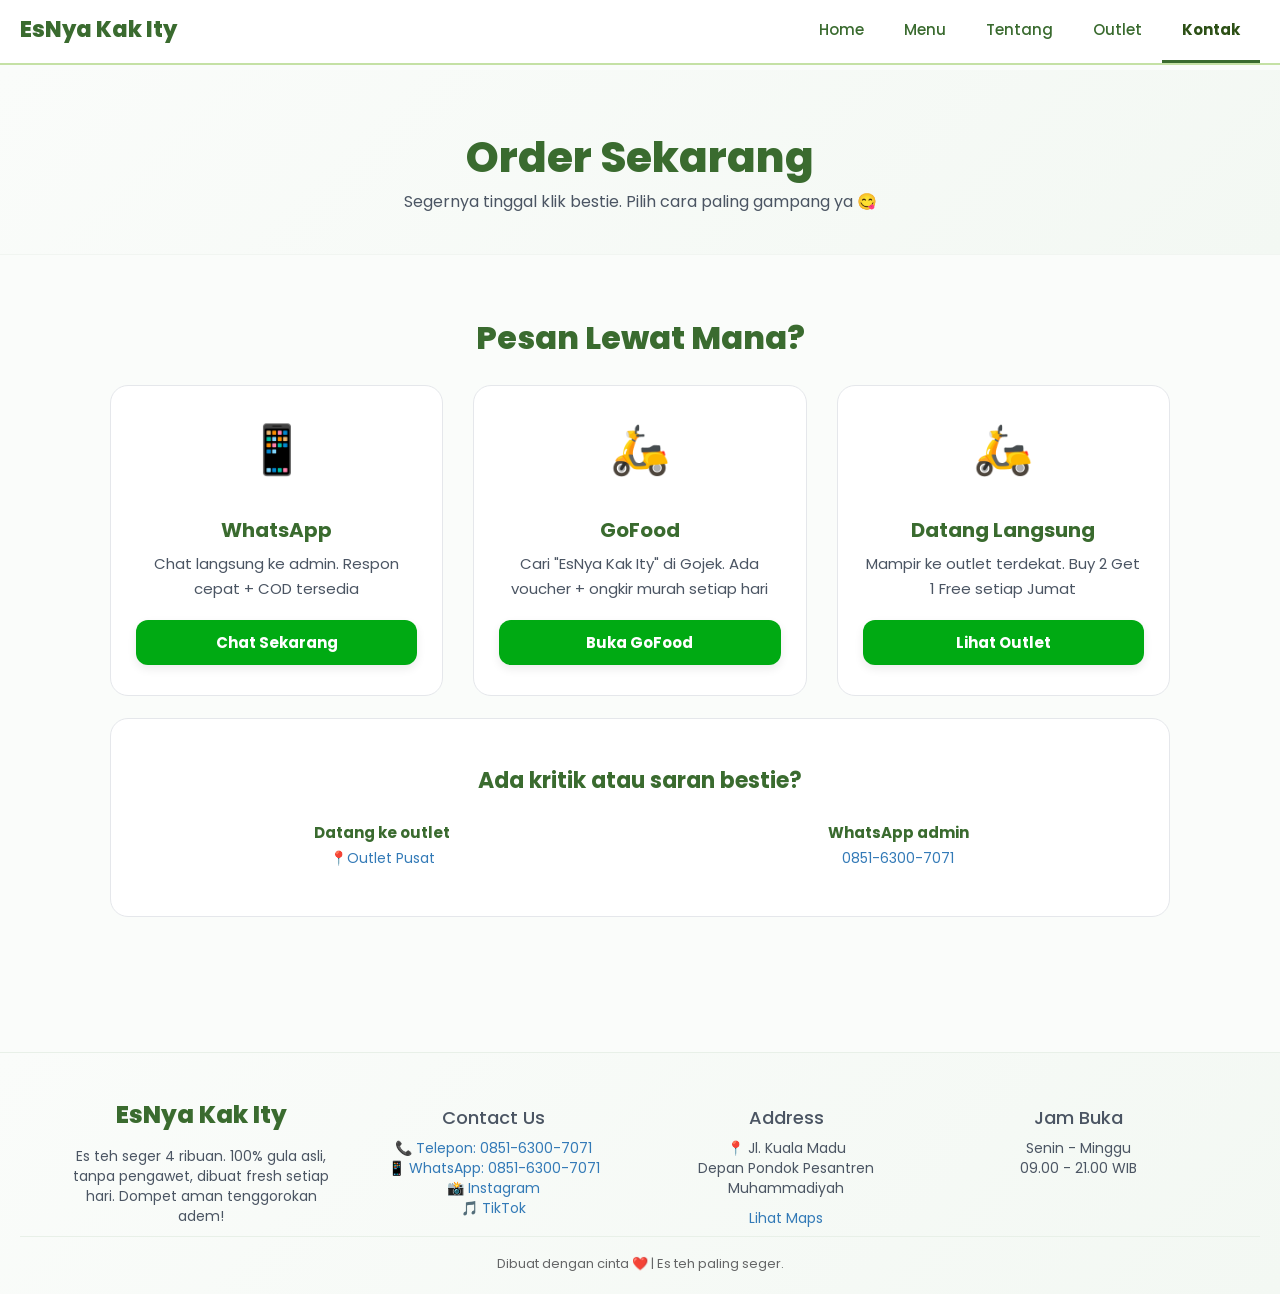
==== kontak.html @ 4915d4b2 "update bootstrap" ====
<!DOCTYPE html>
<html lang="id">
<head>
<meta charset="utf-8">
<meta name="viewport" content="width=device-width, initial-scale=1">
<title>Kontak & Order - EsNya Kak Ity</title>
<link href="bootstrap/css/bootstrap.min.css" rel="stylesheet">

<link href="https://fonts.googleapis.com/css2?family=Poppins:wght@400;500;600;700;800&display=swap" rel="stylesheet">


<style>
body{
  padding-top: 112px; 
  background: #FAFCFA;
  font-family: 'Poppins', sans-serif;
}
.navbar-invers{
  background: #fff;
  border-bottom: 2px solid #C5E1A5; 
  position: fixed;
  top: 0; left: 0; right: 0;
  z-index: 1030;
  padding: 0 20px;
 
  
  justify-content: space-between;
}
.navbar-invers .navbar-brand{
  color: #3A6B2F;
  font-size: 22px;
  font-weight: 800;
  padding: 0; 
  line-height: 60px;
}
.navbar-invers .navbar-nav > li > a{
  color: #3A6B2F;
  font-weight: 500;
  font-size: 15px;
  padding: 0 20px; 
  line-height: 60px; 
}
.navbar-invers .navbar-nav > li.active > a,
.navbar-invers .navbar-nav > li > a:hover {
  color: #2D5016;
  font-weight: 700;
  background: transparent;
  border-bottom: 3px solid #3A6B2F;
}
.navbar-invers .navbar-toggle{
  border-color: #C5E1A5;
  margin: 13px 0; 
}
.navbar-invers .navbar-toggle .icon-bar{
  background: #3A6B2F;
}

.banner-kontak{
  background: linear-gradient(135deg, #FAFCFA 0%, #F3F8F3 100%);
  padding: 45px 20px 30px;
  text-align: center;
  width: 100%;
  border-bottom: 1px solid #F1F5F1;
  margin-top: -42px; 
}
.banner-kontak h1{
  font-size: 42px; 
  font-weight: 800;
  color: #3A6B2F;
  margin-bottom: 10px;
}
.banner-kontak p{
  font-size: 16px;
  color: #4B5563;
}
.bagian-order{
  padding: 45px 20px 60px; 
  max-width: 1100px;
  margin: 0 auto;
}
.judul-seksi{
  font-size: 32px; 
  font-weight: 800;
  color: #3A6B2F;
  text-align: center;
  margin-bottom: 30px; 
}
.kartu-order{
  background: white;
  border-radius: 18px; 
  padding: 30px 25px; 
  text-align: center;
  border: 1px solid #E5E7EB;
  margin-bottom: 22px; 
  transition: 0.3s;
  min-height: 250px; 
  display: flex;
  flex-direction: column;
}
.kartu-order:hover{
  border-color: #C5E1A5;
  box-shadow: 0 10px 25px rgba(58,107,47,0.08);
  transform: translateY(-4px);
}
.icon-order{font-size: 48px; margin-bottom: 14px} 
.kartu-order h3{
  font-size: 20px; 
  font-weight: 700;
  color: #3A6B2F;
  margin-bottom: 10px;
}
.kartu-order p{
  font-size: 15px;
  color: #4B5563;
  margin-bottom: 18px; 
  line-height: 1.7;
  flex-grow: 1;
}
.tombol-order{
  display: inline-block;
  color: white;
  padding: 12px 32px;
  border-radius: 12px;
  font-weight: 700;
  font-size: 15px;
  text-decoration: none;
  transition: 0.3s;
  box-shadow: 0 4px 10px rgba(0,0,0,0.08);
  background: #00AA13;
  margin-top: auto;
}
.tombol-order:hover{
  transform: translateY(-2px);
  color: white;
  text-decoration: none;
  box-shadow: 0 6px 15px rgba(0,0,0,0.12);
}
.kotak-info{
  background: white;
  border-radius: 18px; 
  padding: 30px 28px; 
  margin-bottom: 35px; 
  border: 1px solid #E5E7EB;
}
.kotak-info h3{
  font-size: 22px; 
  font-weight: 700;
  color: #3A6B2F;
  margin-bottom: 22px; 
  text-align: center;
}
.item-info{text-align: center; margin-bottom: 18px} 
.item-info h4{
  font-size: 15px;
  font-weight: 700;
  color: #3A6B2F;
  margin-bottom: 6px;
}
.item-info p{
  font-size: 14px; 
  color: #4B5563;
  margin: 0
}
.bawah-footer{
  background: linear-gradient(135deg, #FAFCFA 0%, #F3F8F3 100%);
  color: #4B5563;
  padding: 45px 20px 20px;
  margin-top: 40px;
  border-top: 1px solid #E8F0E8;
  width: 100%;
  text-align: center;
}
.logo-bawah{
  font-size: 24px;
  font-weight: 800;
  margin-bottom: 14px;
  color: #3A6B2F;
}
.copy-bawah{
  border-top: 1px solid #E8F0E8;
  padding-top: 18px;
  text-align: center;
  font-size: 13px;
  color: #656667;
}

@media (max-width: 767px){
  body{padding-top: 60px}
  
  .banner-kontak{
    padding: 30px 18px 20px;
    margin-top: -0px; 
  }
  .banner-kontak h1{font-size: 28px}
  .banner-kontak p{font-size: 15px}
  
  .bagian-order{padding: 30px 18px 45px}
  .judul-seksi{font-size: 24px; margin-bottom: 22px}
  
  .kartu-order{padding: 24px 18px; margin-bottom: 16px; min-height: auto}
  .icon-order{font-size: 38px}
  .kartu-order h3{font-size: 19px}
  
  .kotak-info{padding: 24px 18px; margin-bottom: 25px}
  .col-md-4, .col-md-6{margin-bottom: 15px}}
</style>
</head>
<body>

<nav class="navbar-invers">
 
    <div class="navbar-header">
      <button type="button" class="navbar-toggle collapsed" data-toggle="collapse" data-target="#bs-navbar-menu">
        <span class="sr-only">Toggle Nav</span>
        <span class="icon-bar"></span>
        <span class="icon-bar"></span>
        <span class="icon-bar"></span>
      </button>
      <a class="navbar-brand" href="index.html">EsNya Kak Ity</a>
    </div>
    <div class="collapse navbar-collapse" id="bs-navbar-menu">
      <ul class="nav navbar-nav navbar-right">
        <li><a href="index.html">Home</a></li>
        <li><a href="menu.html">Menu</a></li>
        <li><a href="tentang.html">Tentang</a></li>
        <li><a href="outlet.html">Outlet</a></li>
        <li class="active"><a href="kontak.html">Kontak</a></li>
      </ul>
    </div>
  
</nav>

<div class="banner-kontak">
  <h1>Order Sekarang</h1>
  <p>Segernya tinggal klik bestie. Pilih cara paling gampang ya 😋</p>
</div>

<div class="bagian-order">
  
  <h2 class="judul-seksi">Pesan Lewat Mana?</h2>
  <div class="row">
    <div class="col-md-4">
      <div class="kartu-order">
        <span class="icon-order">📱</span>
        <h3>WhatsApp</h3>
        <p>Chat langsung ke admin. Respon cepat + COD tersedia</p>
        <a href="https://wa.me/6285163007071?text=Halo%20Kak%20Ity" target="_blank" class="tombol-order">Chat Sekarang</a>
      </div>
    </div>
    <div class="col-md-4">
      <div class="kartu-order">
        <span class="icon-order">🛵</span>
        <h3>GoFood</h3>
        <p>Cari "EsNya Kak Ity" di Gojek. Ada voucher + ongkir murah setiap hari</p>
        <a href="https://gofood.co.id/id/medan/restaurant/esnya-kak-ity-f830f078-ecbb-4ee9-9858-9c2b0e968eb2" target="_blank" class="tombol-order">Buka GoFood</a>
      </div>
    </div>
    <div class="col-md-4">
      <div class="kartu-order">
        <span class="icon-order">🛵</span>
        <h3>Datang Langsung</h3>
        <p>Mampir ke outlet terdekat. Buy 2 Get 1 Free setiap Jumat</p>
        <a href="outlet.html" class="tombol-order">Lihat Outlet</a>
      </div>
    </div>
  </div>

  <div class="kotak-info">
    <h3>Ada kritik atau saran bestie?</h3>
    <div class="row">
      <div class="col-md-6">
        <div class="item-info">
          <h4>Datang ke outlet</h4>
          <a href="https://maps.app.goo.gl/UXwX31VPiWoHEswo9" target="_blank">📍Outlet Pusat</a>
        </div>
      </div>
      <div class="col-md-6">
        <div class="item-info">
          <h4>WhatsApp admin</h4>
          <a href="https://wa.me/6285163007071" target="_blank">0851-6300-7071</a>
        </div>
      </div>
    </div>
  </div>
</div>

<footer class="bawah-footer">
  <div class="container footer-grid">
    <div class="row">
      <div class="col-md-3">
        <div class="logo-bawah">EsNya Kak Ity</div>
        <p>Es teh seger 4 ribuan. 100% gula asli, tanpa pengawet, dibuat fresh setiap hari. Dompet aman tenggorokan adem!</p>
      </div>
      <div class="col-md-3">
        <h4>Contact Us</h4>
        <p><a href="tel:085163007071">📞 Telepon: 0851-6300-7071</a><br>
        <a href="https://wa.me/6285163007071" target="_blank">📱 WhatsApp: 0851-6300-7071</a><br>
        <a href="https://www.instagram.com/eskakity" target="_blank">📸 Instagram</a><br>
        <a href="#" target="_blank">🎵 TikTok</a></p>
      </div>
      <div class="col-md-3">
        <h4>Address</h4>
        <p>📍 Jl. Kuala Madu<br>Depan Pondok Pesantren<br>Muhammadiyah</p>
         <a href="https://maps.app.goo.gl/UXwX31VPiWoHEswo9" target="_blank">Lihat Maps</a>
      </div>
      <div class="col-md-3">
        <h4>Jam Buka</h4>
        <p>Senin - Minggu<br>09.00 - 21.00 WIB</p>
      </div>
    </div>
  </div>
  <div class="copy-bawah">
    Dibuat dengan cinta ❤️ | Es teh paling seger.
  </div>
</footer>

<script src="bootstrap/js/jQuery.js"></script>
<script src="bootstrap/js/bootstrap.min.js"></script>
</body>
</html>
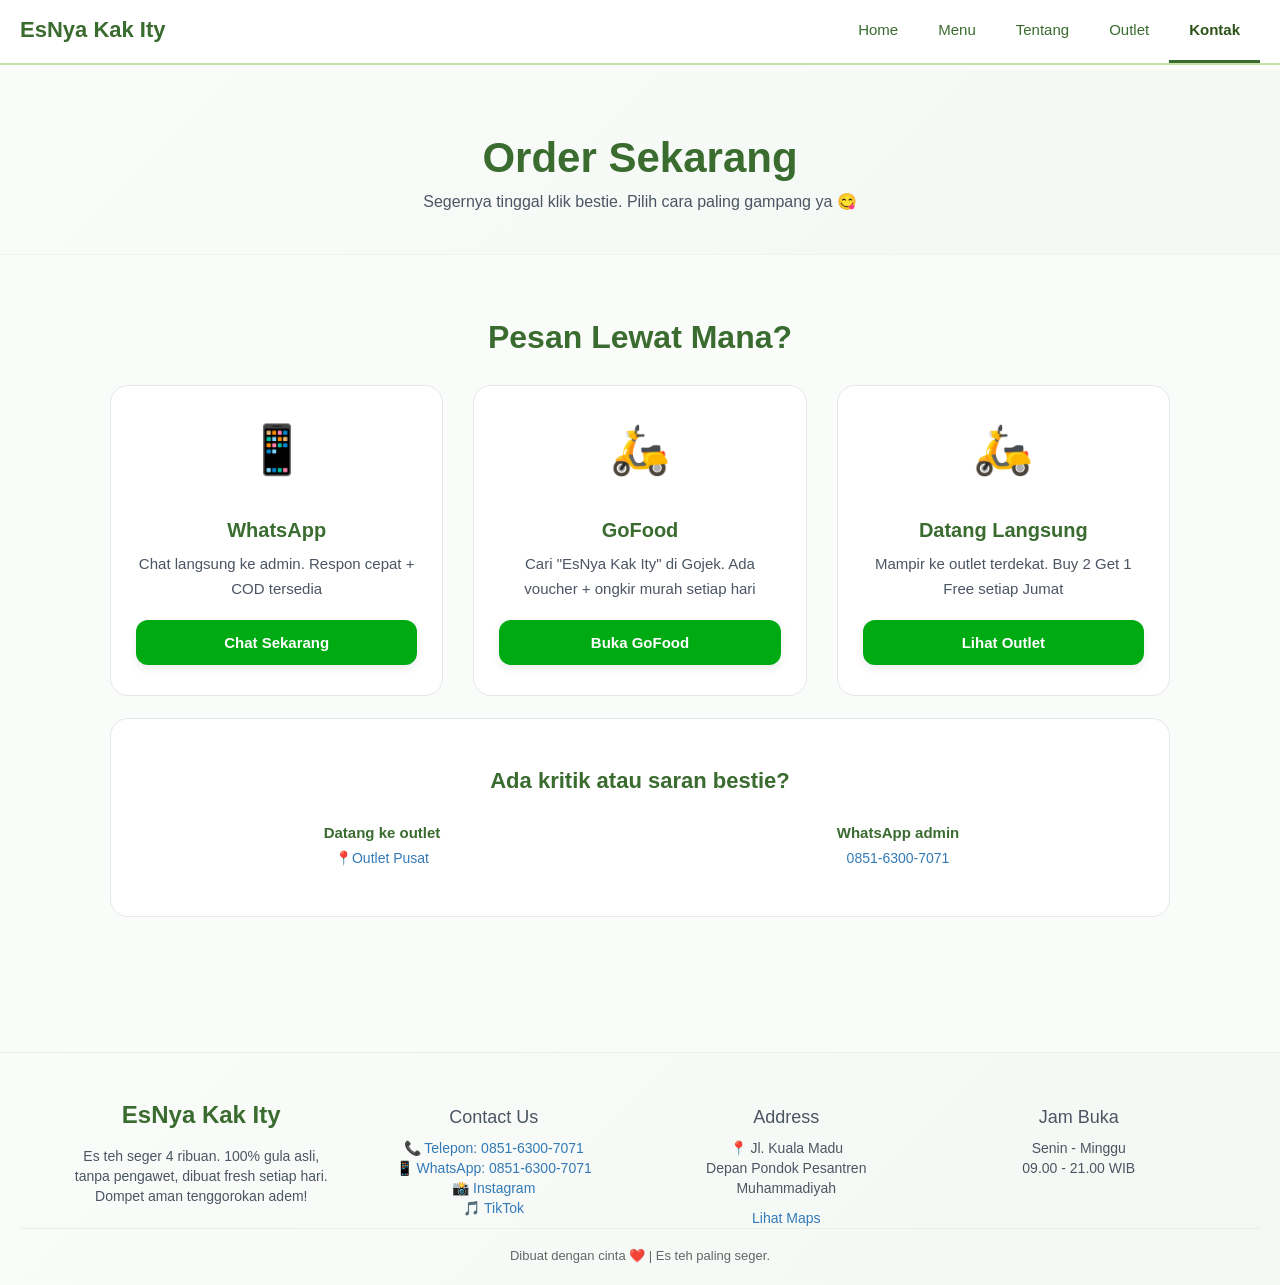
==== commit eab07fee: "update bootstrap" ====
--- a/kontak.html
+++ b/kontak.html
@@ -6,14 +6,13 @@
 <title>Kontak & Order - EsNya Kak Ity</title>
 <link href="bootstrap/css/bootstrap.min.css" rel="stylesheet">
 
-<link href="https://fonts.googleapis.com/css2?family=Poppins:wght@400;500;600;700;800&display=swap" rel="stylesheet">
 
 
 <style>
 body{
   padding-top: 112px; 
   background: #FAFCFA;
-  font-family: 'Poppins', sans-serif;
+  font-family: 'Segoe UI', Roboto, 'Helvetica Neue', Arial, sans-serif;
 }
 .navbar-invers{
   background: #fff;
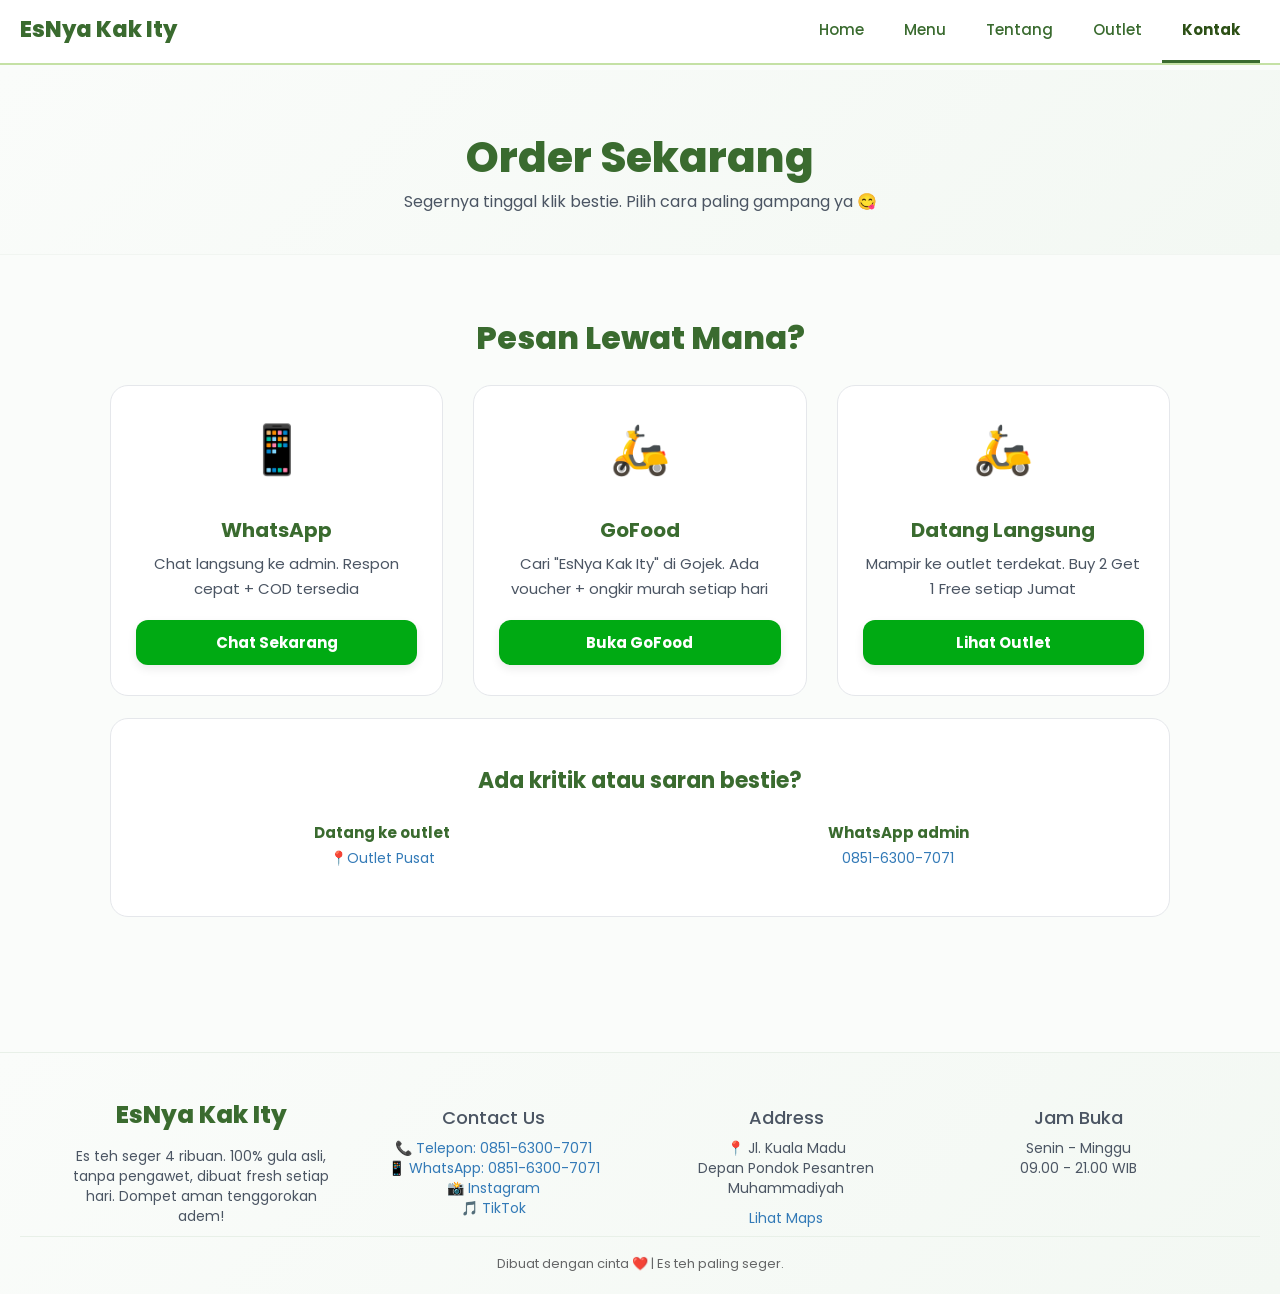
==== commit a25dda3a: "update bootstrap" ====
--- a/kontak.html
+++ b/kontak.html
@@ -8,11 +8,14 @@
 
 
 
+<link href="https://fonts.googleapis.com/css2?family=Poppins:wght@400;500;600;700;800&display=swap" rel="stylesheet">
+
+
 <style>
 body{
   padding-top: 112px; 
   background: #FAFCFA;
-  font-family: 'Segoe UI', Roboto, 'Helvetica Neue', Arial, sans-serif;
+  font-family: 'Poppins', sans-serif;
 }
 .navbar-invers{
   background: #fff;
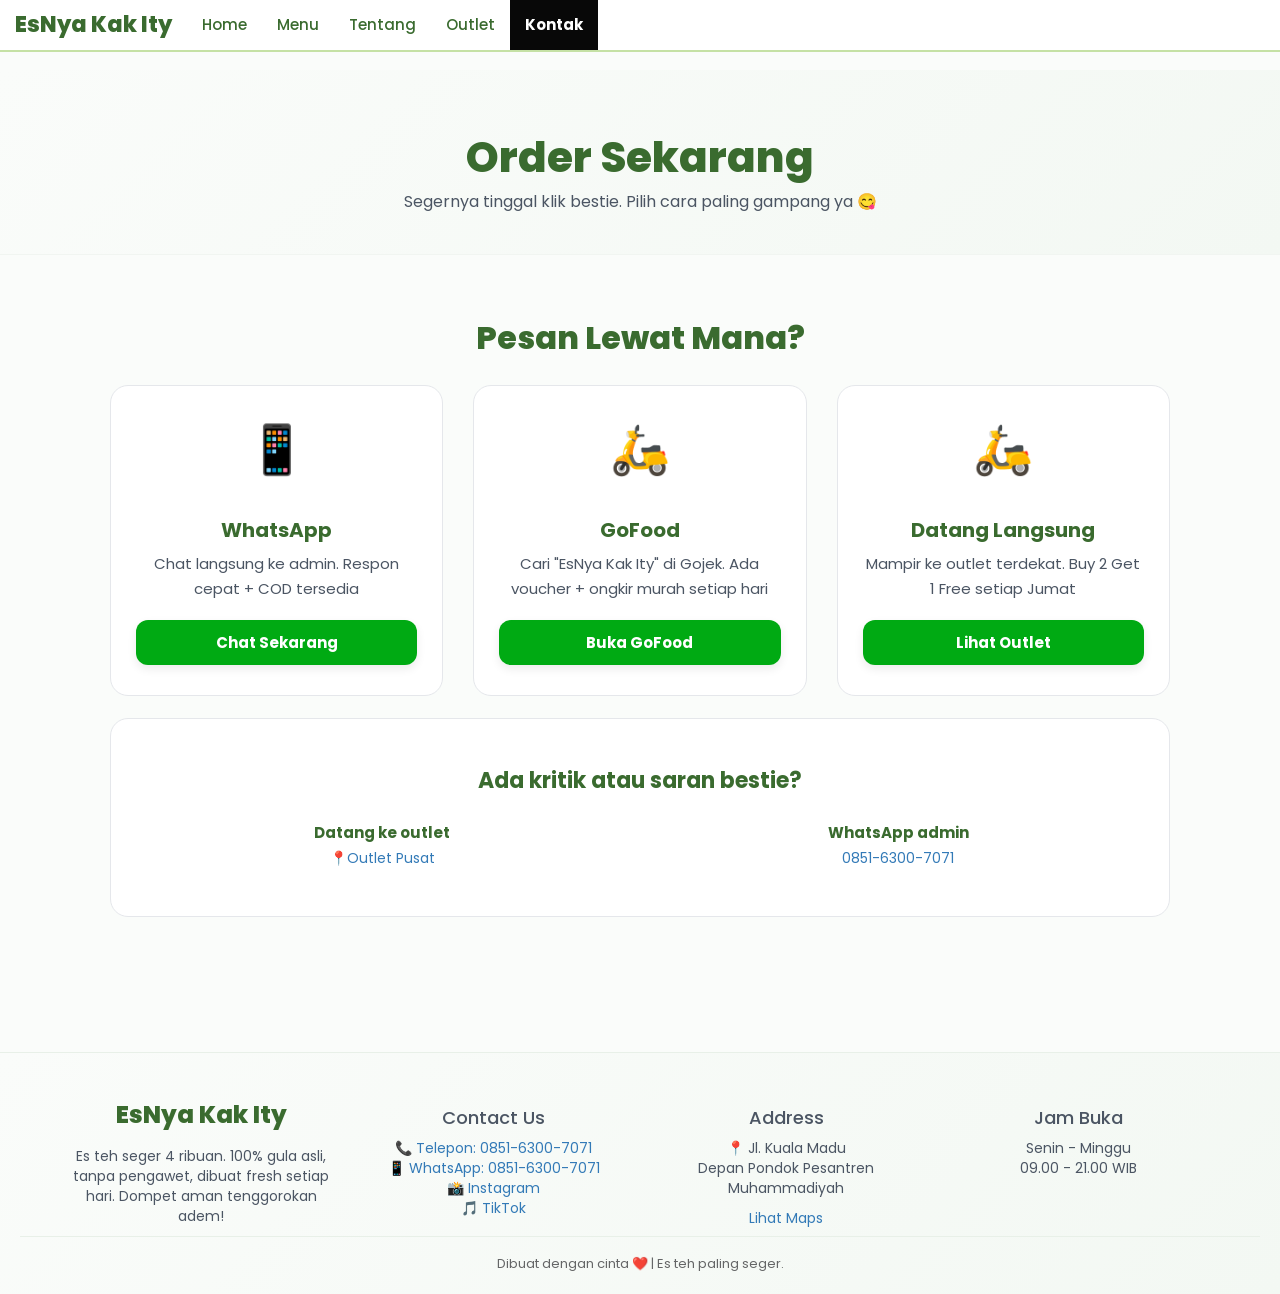
==== commit a47ae49e: "update bootstrap" ====
--- a/kontak.html
+++ b/kontak.html
@@ -17,44 +17,42 @@
   background: #FAFCFA;
   font-family: 'Poppins', sans-serif;
 }
-.navbar-invers{
-  background: #fff;
-  border-bottom: 2px solid #C5E1A5; 
+.navbar-inverse{
+  background-color: #ffffff;
+  border-radius: 0;
   position: fixed;
   top: 0; left: 0; right: 0;
   z-index: 1030;
-  padding: 0 20px;
- 
-  
-  justify-content: space-between;
-}
-.navbar-invers .navbar-brand{
+  margin-bottom: 0;
+  border: none;
+  border-bottom: 2px solid #C5E1A5;
+}
+
+.navbar-inverse .navbar-brand{
   color: #3A6B2F;
   font-size: 22px;
   font-weight: 800;
-  padding: 0; 
-  line-height: 60px;
-}
-.navbar-invers .navbar-nav > li > a{
+}
+
+
+.navbar-inverse .navbar-nav > li > a{
   color: #3A6B2F;
   font-weight: 500;
   font-size: 15px;
-  padding: 0 20px; 
-  line-height: 60px; 
-}
-.navbar-invers .navbar-nav > li.active > a,
-.navbar-invers .navbar-nav > li > a:hover {
+}
+
+.navbar-inverse .navbar-nav > li > a:hover{
   color: #2D5016;
-  font-weight: 700;
-  background: transparent;
-  border-bottom: 3px solid #3A6B2F;
-}
-.navbar-invers .navbar-toggle{
-  border-color: #C5E1A5;
-  margin: 13px 0; 
-}
-.navbar-invers .navbar-toggle .icon-bar{
-  background: #3A6B2F;
+ 
+}
+.navbar-inverse .navbar-nav > .active > a{
+ 
+  font-weight: 700;
+ 
+}
+
+.navbar-inverse .navbar-toggle .icon-bar{
+  background-color: #222;
 }
 
 .banner-kontak{
@@ -209,28 +207,30 @@
 </head>
 <body>
 
-<nav class="navbar-invers">
- 
-    <div class="navbar-header">
-      <button type="button" class="navbar-toggle collapsed" data-toggle="collapse" data-target="#bs-navbar-menu">
-        <span class="sr-only">Toggle Nav</span>
-        <span class="icon-bar"></span>
-        <span class="icon-bar"></span>
-        <span class="icon-bar"></span>
-      </button>
-      <a class="navbar-brand" href="index.html">EsNya Kak Ity</a>
-    </div>
-    <div class="collapse navbar-collapse" id="bs-navbar-menu">
-      <ul class="nav navbar-nav navbar-right">
-        <li><a href="index.html">Home</a></li>
-        <li><a href="menu.html">Menu</a></li>
-        <li><a href="tentang.html">Tentang</a></li>
-        <li><a href="outlet.html">Outlet</a></li>
-        <li class="active"><a href="kontak.html">Kontak</a></li>
-      </ul>
-    </div>
-  
-</nav>
+<nav class="navbar navbar-inverse">
+		
+	<div class="navbar-header">
+			<button type="button" class="navbar-toggle collapsed" data-toggle="collapse" data-target="#bs-example-navbar-collapse-1" aria-expanded="false">
+			<span class="sr-only">Toggle Nav</span>
+			<span class="icon-bar"></span>
+			<span class="icon-bar"></span>
+			<span class="icon-bar"></span>
+			</button>
+			<a class="navbar-brand" href="index.html">EsNya Kak Ity</a>
+	</div>
+		<div class="collapse navbar-collapse" id="bs-example-navbar-collapse-1">
+			<ul class="nav navbar-nav">
+			<li><a href="index.html">Home</a></li>
+			<li><a href="menu.html">Menu</a></li>
+			<li><a href="tentang.html">Tentang</a></li>
+			<li><a href="outlet.html">Outlet</a></li>
+      <li class="active"><a href="kontak.html">Kontak<span class="sr-only">(current)</span></a></li>
+
+			
+			</ul>
+	</div>
+		
+	</nav>	
 
 <div class="banner-kontak">
   <h1>Order Sekarang</h1>
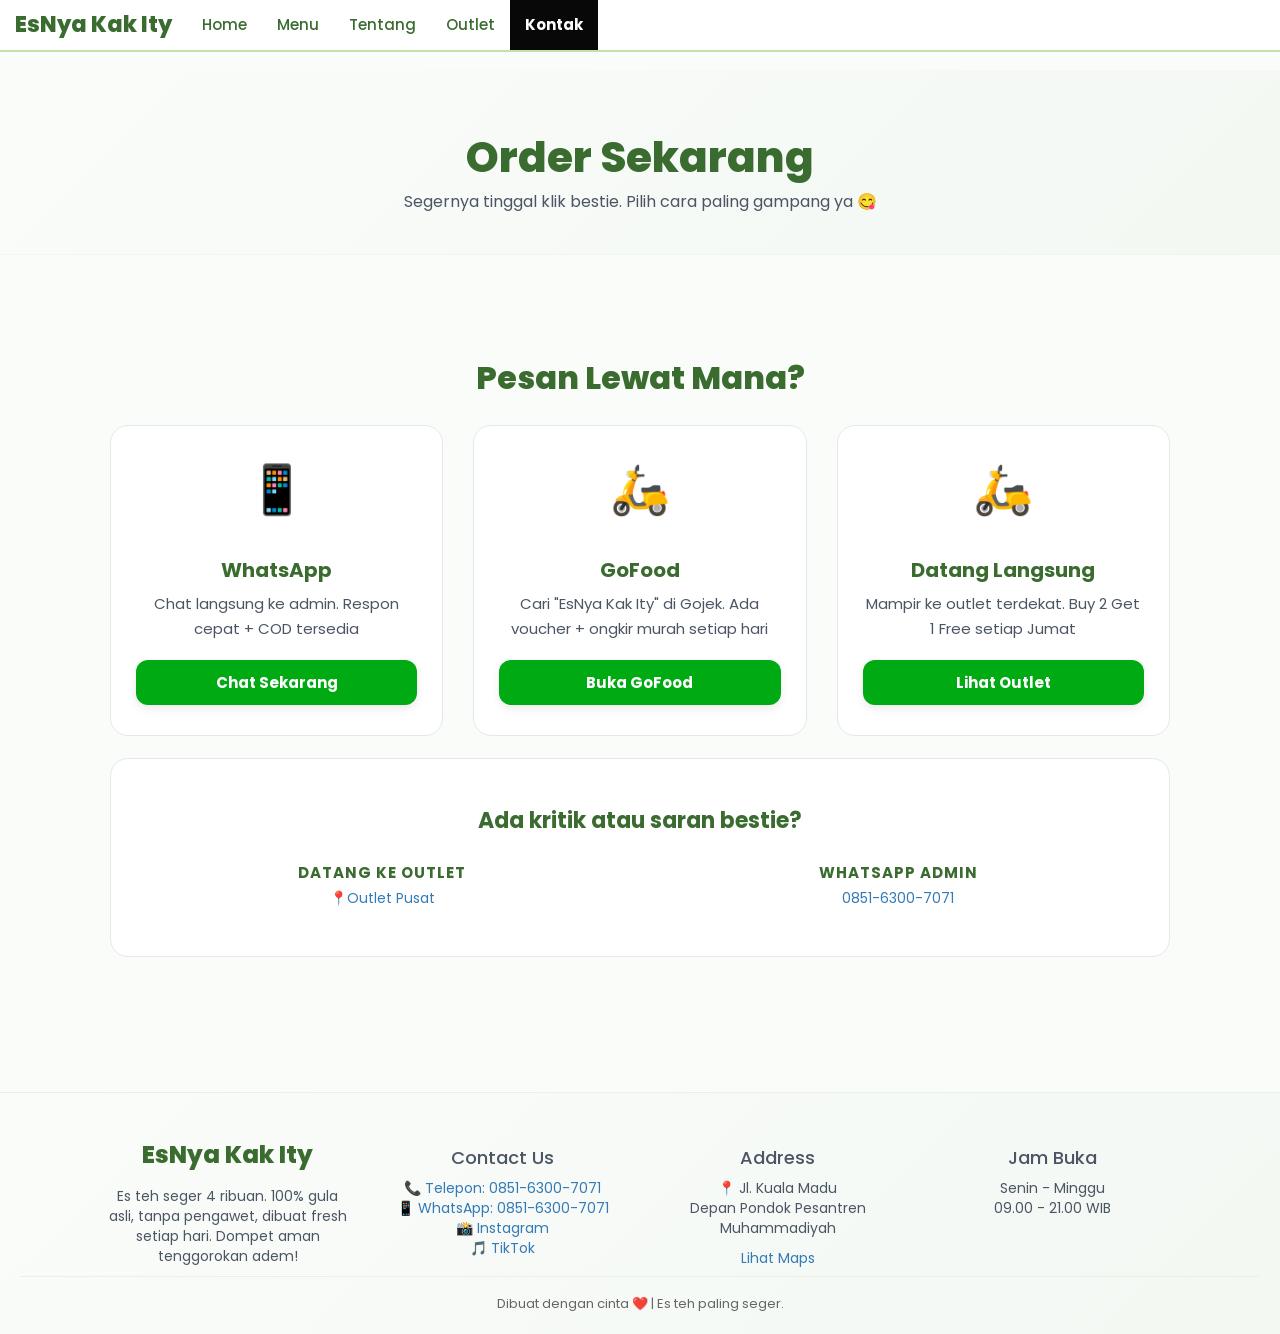
==== commit b738270e: "update bootstrap" ====
--- a/kontak.html
+++ b/kontak.html
@@ -6,204 +6,13 @@
 <title>Kontak & Order - EsNya Kak Ity</title>
 <link href="bootstrap/css/bootstrap.min.css" rel="stylesheet">
 
-
+<link href="style.css" rel="stylesheet">
 
 <link href="https://fonts.googleapis.com/css2?family=Poppins:wght@400;500;600;700;800&display=swap" rel="stylesheet">
 
 
-<style>
-body{
-  padding-top: 112px; 
-  background: #FAFCFA;
-  font-family: 'Poppins', sans-serif;
-}
-.navbar-inverse{
-  background-color: #ffffff;
-  border-radius: 0;
-  position: fixed;
-  top: 0; left: 0; right: 0;
-  z-index: 1030;
-  margin-bottom: 0;
-  border: none;
-  border-bottom: 2px solid #C5E1A5;
-}
-
-.navbar-inverse .navbar-brand{
-  color: #3A6B2F;
-  font-size: 22px;
-  font-weight: 800;
-}
 
 
-.navbar-inverse .navbar-nav > li > a{
-  color: #3A6B2F;
-  font-weight: 500;
-  font-size: 15px;
-}
-
-.navbar-inverse .navbar-nav > li > a:hover{
-  color: #2D5016;
- 
-}
-.navbar-inverse .navbar-nav > .active > a{
- 
-  font-weight: 700;
- 
-}
-
-.navbar-inverse .navbar-toggle .icon-bar{
-  background-color: #222;
-}
-
-.banner-kontak{
-  background: linear-gradient(135deg, #FAFCFA 0%, #F3F8F3 100%);
-  padding: 45px 20px 30px;
-  text-align: center;
-  width: 100%;
-  border-bottom: 1px solid #F1F5F1;
-  margin-top: -42px; 
-}
-.banner-kontak h1{
-  font-size: 42px; 
-  font-weight: 800;
-  color: #3A6B2F;
-  margin-bottom: 10px;
-}
-.banner-kontak p{
-  font-size: 16px;
-  color: #4B5563;
-}
-.bagian-order{
-  padding: 45px 20px 60px; 
-  max-width: 1100px;
-  margin: 0 auto;
-}
-.judul-seksi{
-  font-size: 32px; 
-  font-weight: 800;
-  color: #3A6B2F;
-  text-align: center;
-  margin-bottom: 30px; 
-}
-.kartu-order{
-  background: white;
-  border-radius: 18px; 
-  padding: 30px 25px; 
-  text-align: center;
-  border: 1px solid #E5E7EB;
-  margin-bottom: 22px; 
-  transition: 0.3s;
-  min-height: 250px; 
-  display: flex;
-  flex-direction: column;
-}
-.kartu-order:hover{
-  border-color: #C5E1A5;
-  box-shadow: 0 10px 25px rgba(58,107,47,0.08);
-  transform: translateY(-4px);
-}
-.icon-order{font-size: 48px; margin-bottom: 14px} 
-.kartu-order h3{
-  font-size: 20px; 
-  font-weight: 700;
-  color: #3A6B2F;
-  margin-bottom: 10px;
-}
-.kartu-order p{
-  font-size: 15px;
-  color: #4B5563;
-  margin-bottom: 18px; 
-  line-height: 1.7;
-  flex-grow: 1;
-}
-.tombol-order{
-  display: inline-block;
-  color: white;
-  padding: 12px 32px;
-  border-radius: 12px;
-  font-weight: 700;
-  font-size: 15px;
-  text-decoration: none;
-  transition: 0.3s;
-  box-shadow: 0 4px 10px rgba(0,0,0,0.08);
-  background: #00AA13;
-  margin-top: auto;
-}
-.tombol-order:hover{
-  transform: translateY(-2px);
-  color: white;
-  text-decoration: none;
-  box-shadow: 0 6px 15px rgba(0,0,0,0.12);
-}
-.kotak-info{
-  background: white;
-  border-radius: 18px; 
-  padding: 30px 28px; 
-  margin-bottom: 35px; 
-  border: 1px solid #E5E7EB;
-}
-.kotak-info h3{
-  font-size: 22px; 
-  font-weight: 700;
-  color: #3A6B2F;
-  margin-bottom: 22px; 
-  text-align: center;
-}
-.item-info{text-align: center; margin-bottom: 18px} 
-.item-info h4{
-  font-size: 15px;
-  font-weight: 700;
-  color: #3A6B2F;
-  margin-bottom: 6px;
-}
-.item-info p{
-  font-size: 14px; 
-  color: #4B5563;
-  margin: 0
-}
-.bawah-footer{
-  background: linear-gradient(135deg, #FAFCFA 0%, #F3F8F3 100%);
-  color: #4B5563;
-  padding: 45px 20px 20px;
-  margin-top: 40px;
-  border-top: 1px solid #E8F0E8;
-  width: 100%;
-  text-align: center;
-}
-.logo-bawah{
-  font-size: 24px;
-  font-weight: 800;
-  margin-bottom: 14px;
-  color: #3A6B2F;
-}
-.copy-bawah{
-  border-top: 1px solid #E8F0E8;
-  padding-top: 18px;
-  text-align: center;
-  font-size: 13px;
-  color: #656667;
-}
-
-@media (max-width: 767px){
-  body{padding-top: 60px}
-  
-  .banner-kontak{
-    padding: 30px 18px 20px;
-    margin-top: -0px; 
-  }
-  .banner-kontak h1{font-size: 28px}
-  .banner-kontak p{font-size: 15px}
-  
-  .bagian-order{padding: 30px 18px 45px}
-  .judul-seksi{font-size: 24px; margin-bottom: 22px}
-  
-  .kartu-order{padding: 24px 18px; margin-bottom: 16px; min-height: auto}
-  .icon-order{font-size: 38px}
-  .kartu-order h3{font-size: 19px}
-  
-  .kotak-info{padding: 24px 18px; margin-bottom: 25px}
-  .col-md-4, .col-md-6{margin-bottom: 15px}}
-</style>
 </head>
 <body>
 
--- a/style.css
+++ b/style.css
@@ -0,0 +1,948 @@
+
+body{
+  padding-top: 112px; 
+  background: #FAFCFA;
+  font-family: 'Poppins', sans-serif;
+}
+
+
+.navbar-inverse{
+  background-color: #ffffff;
+  border-radius: 0;
+  position: fixed;
+  top: 0; left: 0; right: 0;
+  z-index: 1030;
+  margin-bottom: 0;
+  border: none;
+  border-bottom: 2px solid #C5E1A5;
+}
+
+.navbar-inverse .navbar-brand{
+  color: #3A6B2F;
+  font-size: 22px;
+  font-weight: 800;
+}
+
+
+.navbar-inverse .navbar-nav > li > a{
+  color: #3A6B2F;
+  font-weight: 500;
+  font-size: 15px;
+}
+.navbar-inverse .navbar-nav > li > a:hover{
+  color: #2D5016;
+ 
+}
+.navbar-inverse .navbar-nav > .active > a{
+ 
+  font-weight: 700;
+ 
+}
+
+
+.navbar-inverse .navbar-toggle .icon-bar{
+  background-color: #222;
+}
+
+
+
+.bar-info{
+  background: linear-gradient(135deg, #E8F5E9 0%, #D4EBD6 100%);
+  color: #2D5016;
+  padding: 10px 0;
+  font-size: 13px;
+  font-weight: 600;
+  position: fixed;
+  top: 50px;
+  left: 0; right: 0;
+  z-index: 1029;
+  border-bottom: 1.5px solid #C5E1A5;
+  text-align: center;
+}
+.hero {
+  background: linear-gradient(135deg, #FAFCFA 0%, #F3F8F3 100%);
+  min-height: calc(100dvh - 112px);
+  display: flex;
+  align-items: center;
+}
+.hero h1 {
+  font-size: 56px;
+  font-weight: 800;
+  color: #3A6B2F;
+  margin: 0 0 20px;
+}
+.hero p {
+  font-size: 17px;
+  color: #4B5563;
+  margin-bottom: 32px;
+  max-width: 480px;
+}
+.btn-primary {
+  background: #3A6B2F;
+  color: white;
+  padding: 14px 36px;
+  font-weight: 600;
+  font-size: 14px;
+  border-radius: 12px;
+  border: 0;
+}
+.btn-primary:hover { 
+  background: #2D5016; 
+}
+.hero img {
+  max-width: 300px;
+}
+.cerita-kita {
+  padding: 70px 0;
+  background: white;
+}
+.cerita-kita h2 {
+  font-size: 40px;
+  font-weight: 800;
+  color: #3A6B2F;
+  margin: 0 0 40px;
+  text-align: center;
+}
+.cerita-kita p {
+  font-size: 16px;
+  color: #4B5563;
+  line-height: 1.8;
+}
+.cerita-kita .kecil {
+  font-size: 14px;
+  font-style: italic;
+  color: #648534;
+}
+.kotak-sedekah {
+  background: linear-gradient(135deg, #E8F5E9 0%, #D4EBD6 100%);
+  color: #2D5016;
+  padding: 28px 25px;
+  border-radius: 18px;
+  text-align: center;
+  margin: 30px 0;
+  border: 1.5px solid #C5E1A5;
+}
+.kotak-sedekah span {
+  font-size: 22px;
+  font-weight: 800;
+  display: block;
+  margin-bottom: 8px;
+  letter-spacing: 0.8px;
+  color: #2D5016;
+}
+.btn-outline {
+  display: inline-block;
+  margin-top: 12px;
+  padding: 12px 28px;
+  border: 2px solid #3A6B2F;  
+  color: #3A6B2F;
+  font-size: 14px;
+  font-weight: 700; 
+  border-radius: 12px;
+  background: white;
+}
+.story-img img {
+  max-width: 380px;
+  border-radius: 20px;
+}
+
+.promo-minggu {
+  padding: 80px 0;
+  background: #F8FAF8;
+}
+.promo-minggu h2 {
+  font-size: 38px;
+  font-weight: 800;
+  color: #1F3D1F;
+  margin: 0 0 50px;
+  text-align: center;
+}
+.row-promo {
+  display: flex;
+  flex-wrap: wrap;
+}
+.kartu-promo {
+  background: linear-gradient(135deg, #FFF7ED 0%, #FFFBEB 100%);
+  border-radius: 20px;
+  padding: 35px 30px;
+  box-shadow: 0 2px 15px rgba(0,0,0,0.05);
+  height: 100%;
+}
+
+.kartu-promo.senin {
+  background: linear-gradient(135deg, #FEFBE8 0%, #F0FDF4 100%);
+}
+.hari-promo {
+  background: #E8F5E9;
+  color: #2D5016;
+  font-size: 12px;
+  font-weight: 800;
+  padding: 8px 16px;
+  border-radius: 20px;
+  display: inline-flex;
+  align-items: center;
+  gap: 6px;
+  margin-bottom: 20px;
+  width: fit-content;
+}
+.hari-promo.jumat {
+  background: linear-gradient(135deg, #FFF3CD 0%, #FFE69C 100%);
+  color: #8B5A00;
+}
+.isi-promo {
+  display: flex;
+  align-items: center;
+  justify-content: space-between;
+  gap: 20px;
+  flex: 1;
+}
+.teks-promo {flex: 1}
+.teks-promo h3 {
+  font-size: 28px;
+  font-weight: 800;
+  color: #1F3D1F;
+  margin: 0 0 8px;
+  letter-spacing: 0.5px;
+}
+.teks-promo p {
+  font-size: 15px;
+  color: #4B5563;
+  line-height: 1.7;
+  margin-bottom: 6px;
+}
+.teks-promo .highlight {
+  font-size: 22px;
+  font-weight: 800;
+  color: #EA580C;
+  display: block;
+  margin: 6px 0 12px;
+}
+.buy2get1-box {
+  background: linear-gradient(135deg, #F0FDF4 0%, #DCFCE7 100%);
+  border: 2px dashed #15803D;
+  color: #1F3D1F;
+  font-size: 20px;
+  font-weight: 800;
+  text-align: center;
+  padding: 16px 10px;
+  border-radius: 14px;
+  margin: 14px 0;
+  letter-spacing: 0.5px;
+}
+.buy2get1-box span {
+  font-size: 24px;
+  color: #15803D;
+}
+
+.gambar-promo img {
+  width: 130px;
+  height: 130px;
+  object-fit: contain;
+  filter: drop-shadow(0 4px 10px rgba(58,107,47,0.1));
+}
+.gambar-promo.jumat {
+  display: flex;
+  gap: 10px;
+}
+.gambar-promo.jumat img {
+  width: 65px;
+  height: 85px;
+  object-fit: contain;
+}
+.catatan-promo {
+  font-size: 12px;
+  color: #6B7280;
+  font-style: italic;
+  margin-top: 10px;
+}
+
+.kata-pelanggan {
+  padding: 70px 0;
+  background: white;
+}
+.kata-pelanggan h2 {
+  font-size: 40px;
+  font-weight: 800;
+  color: #3A6B2F;
+  margin: 0 0 40px;
+  text-align: center;
+}
+.ss-pelanggan {
+  border-radius: 16px;
+  padding: 6px;
+  margin-bottom: 15px;
+  text-align: center;
+}
+.ss-pelanggan img {
+  width: 80%;
+  border-radius: 12px;
+  display: inline-block;
+}
+.bawah-footer{
+  background: linear-gradient(135deg, #FAFCFA 0%, #F3F8F3 100%);
+  color: #4B5563;
+  padding: 45px 20px 20px;
+  margin-top: 40px;
+  border-top: 1px solid #E8F0E8;
+  width: 100%;
+  text-align: center;
+}
+.logo-bawah{
+  font-size: 24px;
+  font-weight: 800;
+  margin-bottom: 14px;
+  color: #3A6B2F;
+}
+.copy-bawah{
+  border-top: 1px solid #E8F0E8;
+  padding-top: 18px;
+  text-align: center;
+  font-size: 13px;
+  color: #656667;
+}
+
+
+@media (min-width: 768px) and (max-width: 1024px){
+  body{padding-top: 70px} 
+  .bar-info{top: 50px; font-size: 12px; padding: 10px 0}
+  
+ 
+  .hero{
+    min-height: auto;
+    padding: 60px 0;
+  }
+  .hero .row{
+    display: flex !important;
+    align-items: center;
+    flex-direction: row-reverse !important;
+    gap: 30px;
+  }
+  .hero .col-md-5, 
+  .hero .col-md-7{
+    width: 50% !important;
+    float: none !important;
+    padding: 0 15px;
+  }
+  .hero .col-sm-push-7,
+  .hero .col-sm-pull-5{
+    left: 0 !important;
+    right: 0 !important;
+  }
+  .hero h1{
+    font-size: 36px !important;
+    text-align: left !important;
+    margin-bottom: 15px;
+  }
+  .hero p{
+    font-size: 15px !important;
+    text-align: left !important;
+    max-width: 100% !important;
+    margin-bottom: 25px;
+  }
+  .hero img{
+    max-width: 220px !important; 
+    margin: 0 auto !important;
+    display: block;
+  }
+  
+ 
+  .cerita-kita{padding: 60px 30px}
+  .cerita-kita .row{display: flex !important; gap: 30px;}
+  .cerita-kita h2{text-align: left; font-size: 32px;}
+  .story-img img{max-width: 100%}
+  
+
+  .promo-minggu{padding: 60px 30px}
+  .row-promo{display: flex !important;}
+  .kartu-promo{flex: 1 1 calc(50% - 10px) !important;}
+  .isi-promo{flex-direction: row; text-align: left}
+  
+  .kata-pelanggan{padding: 60px 30px}
+}
+
+
+@media (max-width: 767px){
+  body{padding-top: 124px} 
+  .bar-info{top: 50px; font-size: 12px; padding: 10px 0}
+  .hero{
+    min-height: auto;
+    padding: 30px 18px 70px;
+    text-align: center;
+  }
+  .hero .row{display: block !important;}
+  .hero h1{font-size: 32px; margin-bottom: 18px; line-height: 1.2;}
+  .hero p{font-size: 15px; margin: 0 auto 32px; max-width: 100%;}
+  .hero img{max-width: 200px; margin: 0 auto 20px; display: block;}
+  
+  .cerita-kita{padding: 50px 18px}
+  .cerita-kita h2{font-size: 28px; margin-bottom: 30px}
+  .story-img{margin-bottom: 25px}
+  .story-img img{max-width: 100%}
+  
+  .promo-minggu{padding: 50px 18px}
+  .promo-minggu h2{font-size: 26px; margin-bottom: 30px}
+  .row-promo{display: block}
+  .kartu-promo{margin-bottom: 20px; padding: 24px; flex: 1 1 100%;}
+  .isi-promo{flex-direction: column; text-align: center}
+  .gambar-promo, .gambar-promo.jumat{margin-top: 15px; justify-content: center}
+  .gambar-promo img{width: 110px; height: 110px}
+  .gambar-promo.jumat img{width: 55px; height: 75px}
+  
+  .kata-pelanggan{padding: 50px 18px}
+  .kata-pelanggan h2{font-size: 28px; margin-bottom: 30px}
+}
+.banner-menu{
+  position: relative;
+  height: 200px;
+  display: flex;
+  align-items: center;
+  justify-content: center;
+  margin-bottom: 25px;
+  border-radius: 18px;
+  overflow: hidden;
+  margin-top: -20px;
+  box-shadow: 0 8px 20px rgba(58,107,47,0.12);
+}
+.bg-banner{
+  position: absolute;
+  top: 0; left: 0;
+  width: 100%; height: 100%;
+  opacity: 0.25;
+}
+.bg-banner img{
+  width: 100%; height: 100%;
+  object-fit: cover;
+  object-position: center 35%;
+  filter: brightness(1.1) saturate(1.2);
+}
+.judul-menu{
+  font-size: 52px;
+  font-weight: 800;
+  color: #051800;
+  letter-spacing: 5px;
+  text-shadow: -2px -2px 0 #fff, 2px -2px 0 #fff, -2px 2px 0 #fff, 2px 2px 0 #fff;
+}
+.layanan-badge{
+  display: flex;
+  align-items: center;
+  justify-content: center;
+  gap: 10px;
+  padding: 12px 25px;
+  border: 1.5px dashed #ddd;
+  border-radius: 50px;
+  max-width: 500px;
+  margin: 0 auto 35px;
+  font-size: 13px;
+  background: white;
+  flex-wrap: wrap;
+}
+.label-layanan{
+  color: #4B5563;
+  font-weight: 500;
+  letter-spacing: 1px;
+}
+
+.container{max-width: 1100px}
+
+.sidebar-text{
+  font-size: 18px;
+  font-weight: 800;
+  color: #3A6B2F;
+  text-align: center;
+  padding: 25px 15px;
+  background: linear-gradient(135deg, #F3F8F3 0%, #E8F5E8 100%);
+  border-radius: 16px;
+  border: 2px dashed #C5E1A5;
+  box-shadow: 0 4px 12px rgba(58,107,47,0.08);
+  line-height: 1.6;
+  letter-spacing: 0.5px;
+}
+
+.item-menu{
+  background: white;
+  border-radius: 18px;
+  padding: 20px;
+  margin-bottom: 18px;
+  border: none;
+  box-shadow: 0 4px 15px rgba(58,107,47,0.07);
+  overflow: hidden;
+}
+
+.item-menu:last-child{margin-bottom: 0}
+.item-menu .row{
+  margin: 0;
+  display: flex;
+  align-items: flex-start;
+  gap: 20px;
+}
+
+.gambar-menu{
+  width: 120px; 
+  height: 160px; 
+  background: white;
+  border-radius: 14px;
+  display: flex;
+  align-items: center;
+  justify-content: center;
+  padding: 8px;
+  box-shadow: 0 4px 12px rgba(58,107,47,0.08);
+  margin: 0 auto;
+ 
+}
+.gambar-menu img{
+  width: 100%;
+  height: 100%;
+  object-fit: contain;
+}
+.info-menu{flex: 1}
+.info-menu h3{
+  font-size: 19px;
+  font-weight: 700;
+  color: #3A6B2F;
+  margin: 0 0 8px 0;
+}
+.deskripsi-menu{
+  font-size: 14px;
+  color: #232b35;
+  line-height: 1.7;
+  margin: 0 0 6px 0;
+}
+.komposisi-menu{
+  font-size: 12px;
+  color: #648534;
+  font-weight: 500;
+  margin: 0 0 8px 0;
+}
+.varian-menu{display: flex; gap: 8px; flex-wrap: wrap}
+.ukuran{
+  padding: 7px 12px;
+  border-radius: 18px;
+  font-size: 11px;
+  font-weight: 500;
+  border: 1.5px solid #C5E1A5;
+  color: #3A6B2F;
+  background: white;
+}
+.ukuran.mini{background: #4d5e39; color: white}
+.ukuran.jumbo{background: #FF6B35; border-color: #FF6B35; color: white}
+
+
+
+@media (max-width: 1024px){
+  body{padding-top: 60px}
+  .banner-menu{height: 180px; position: relative;}
+  .judul-menu{font-size: 36px; letter-spacing: 3px}
+  .layanan-badge{font-size: 11px; padding: 10px 18px; gap: 6px; margin-bottom: 28px}
+  
+
+  
+  .item-menu{padding: 15px; border-radius: 15px}
+  .item-menu .row{
+    flex-direction: row;
+    align-items: flex-start;
+    gap: 12px;
+    text-align: left;
+  }
+  .item-menu .col-md-3.col-xs-4{
+    width: 90px;
+    flex-shrink: 0;
+  }
+  .item-menu .col-md-9.col-xs-8{flex: 1}
+  .gambar-menu{
+    width: 90px; 
+    height: 120px; 
+    margin: 0;
+    box-shadow: 0 2px 8px rgba(0,0,0,0.06);
+  }
+  .info-menu h3{font-size: 17px; margin-bottom: 6px}
+  .deskripsi-menu{font-size: 13px; line-height: 1.6}
+  .komposisi-menu{font-size: 12px}
+  
+ 
+  .varian-menu{
+    display: flex;
+    gap: 8px;
+    flex-wrap: nowrap;
+  }
+  
+  .ukuran{
+  
+    padding: 7px 10px; 
+
+    border: none;
+    font-size: 10px; 
+    font-weight: 600;
+   
+  }
+}
+.hero-tentang{
+  padding: 20px 20px 60px; 
+  background: white;
+  margin-top: -42px; 
+}
+.label-hero{
+  font-size: 13px;
+  color: #4B5563;
+  letter-spacing: 2px;
+  text-transform: uppercase;
+  margin-bottom: 15px;
+}
+.isi-hero h1{
+  font-size: 46px;
+  font-weight: 700;
+  color: #3A6B2F;
+  margin-bottom: 18px;
+  line-height: 1.2;
+}
+.teks-hero{
+  font-size: 16px;
+  color: #4B5563;
+  line-height: 1.8;
+}
+.gambar-hero img{
+  width: 100%;
+  height: 420px;
+  object-fit: cover;
+  border-radius: 16px;
+}
+.bagian-cerita{
+  padding: 50px 20px 60px;
+  background: white;
+}
+.label-cerita{
+  font-size: 14px;
+  color: #4B5563;
+  margin-bottom: 12px;
+}
+.kiri-cerita h2{
+  font-size: 42px;
+  font-weight: 700;
+  color: #3A6B2F;
+  line-height: 1.2;
+}
+.kanan-cerita p{
+  font-size: 16px;
+  color: #4B5563;
+  line-height: 1.8;
+  margin-bottom: 18px;
+}
+.promo-b2g1{
+  color: #2d6a2d;
+  font-weight: 700;
+  font-size: 20px;
+}
+.judul-seksi{
+  text-align: center;
+  font-size: 32px;
+  font-weight: 700;
+  color: #3A6B2F;
+  margin-bottom: 12px;
+  padding-top: 40px;
+}
+.judul-seksi span{
+  color: #C5E1A5;
+}
+.deskripsi-seksi{
+  text-align: center;
+  font-size: 16px;
+  color: #4B5563;
+  max-width: 700px;
+  margin: 0 auto 35px;
+  line-height: 1.8;
+}
+.kartu-unggulan{
+  background: #FAFCFA;
+  padding: 28px 20px;
+  border-radius: 16px;
+  text-align: center;
+  border: 1px solid #E5E7EB;
+  margin-bottom: 20px;
+  transition: 0.3s;
+}
+.icon-unggulan{
+  font-size: 38px;
+  margin-bottom: 12px;
+}
+.kartu-unggulan h3{
+  font-size: 18px;
+  font-weight: 700;
+  color: #3A6B2F;
+  margin-bottom: 8px;
+}
+.kartu-unggulan p{
+  font-size: 14px;
+  color: #4B5563;
+  line-height: 1.7;
+  margin: 0;
+}
+
+
+@media (max-width: 1024px){
+  body{padding-top: 60px}
+  
+  
+  .hero-tentang{padding: 40px 18px 45px; margin-top: -0px} 
+  .isi-hero h1{font-size: 32px; margin-bottom: 14px}
+  .teks-hero{font-size: 15px}
+  .gambar-hero img{height: 240px}
+  
+  .bagian-cerita{padding: 35px 18px 45px}
+  .kiri-cerita h2{font-size: 28px; margin-bottom: 15px}
+  .kanan-cerita p{font-size: 15px; margin-bottom: 15px}
+  
+  .judul-seksi{font-size: 26px; padding-top: 35px; margin-bottom: 10px}
+  .deskripsi-seksi{font-size: 15px; margin-bottom: 25px}
+  .kartu-unggulan{padding: 22px 18px; margin-bottom: 15px}
+  .icon-unggulan{font-size: 32px}
+  .col-md-3{margin-bottom: 15px}
+  
+
+  .logo-bawah{font-size: 22px}}
+  .banner-outlet{
+  background: linear-gradient(135deg, #FAFCFA 0%, #F3F8F3 100%);
+  padding: 45px 20px 30px; 
+  text-align: center;
+  width: 100%;
+  border-bottom: 1px solid #F1F5F1;
+  margin-top: -42px; 
+}
+.banner-outlet h1{
+  font-size: 42px; 
+  font-weight: 800;
+  color: #3A6B2F;
+  margin-bottom: 10px; 
+}
+.banner-outlet p{
+  font-size: 16px;
+  color: #4B5563;
+}
+.daftar-outlet{
+  padding: 45px 20px 70px;
+  max-width: 1100px;
+  margin: 0 auto;
+}
+.kartu-outlet{
+  background: white;
+  border-radius: 18px; 
+  padding: 30px; 
+  margin-bottom: 35px; 
+  box-shadow: 0 6px 20px rgba(58,107,47,0.06);
+  border: 1px solid #E5E7EB;
+}
+.kepala-outlet{
+  margin-bottom: 22px;
+}
+.nomor-outlet{
+  background: #C5E1A5;
+  color: white;
+  width: 42px; 
+  height: 42px;
+  border-radius: 50%;
+  display: inline-block;
+  text-align: center;
+  line-height: 42px;
+  font-weight: 700;
+  font-size: 17px;
+  margin-right: 12px;
+}
+.kepala-outlet h2{
+  font-size: 26px; 
+  font-weight: 700;
+  color: #3A6B2F;
+  display: inline-block;
+  margin: 0;
+  vertical-align: middle;
+}
+.gambar-outlet img{
+  width: 100%;
+  height: 260px; 
+  object-fit: cover;
+  border-radius: 14px;
+  box-shadow: 0 4px 12px rgba(0,0,0,0.06);
+  margin-bottom: 18px; 
+}
+.item-info{
+  margin-bottom: 20px; 
+}
+.item-info h4{
+  font-size: 14px;
+  font-weight: 700;
+  color: #4f9400;
+  text-transform: uppercase;
+  letter-spacing: 1px;
+  margin-bottom: 6px;
+}
+.item-info p{
+  font-size: 15px;
+  color: #4B5563;
+  line-height: 1.7; 
+  margin: 0;
+}
+.kotak-maps{
+  margin-top: 18px; 
+  border-radius: 14px;
+  overflow: hidden;
+  border: 1px solid #E5E7EB;
+}
+.kotak-maps iframe{
+  width: 100%;
+  height: 230px; 
+  border: none;
+  display: block;
+}
+.badge-jam{
+  display: inline-block;
+  background: #3A6B2F;
+  color: white;
+  padding: 5px 12px;
+  border-radius: 18px;
+  font-size: 12px;
+  font-weight: 600;
+  margin-right: 6px;
+  margin-top: 4px;
+}
+
+@media (max-width: 1024px){
+  body{padding-top: 60px}
+
+  .banner-outlet{
+    padding: 30px 18px 20px;
+    margin-top: -0px; 
+  } 
+  .banner-outlet h1{font-size: 26px}
+  .banner-outlet p{font-size: 15px}
+  
+  .daftar-outlet{padding: 30px 18px 45px} 
+  .kartu-outlet{padding: 22px 18px; margin-bottom: 22px} 
+  .kepala-outlet h2{font-size: 20px}
+  .gambar-outlet img{height: 200px} 
+  .kotak-maps iframe{height: 180px} 
+  .item-info{margin-bottom: 16px}
+  .col-md-5, .col-md-7{margin-bottom: 15px}}
+.banner-kontak{
+  background: linear-gradient(135deg, #FAFCFA 0%, #F3F8F3 100%);
+  padding: 45px 20px 30px;
+  text-align: center;
+  width: 100%;
+  border-bottom: 1px solid #F1F5F1;
+  margin-top: -42px; 
+}
+.banner-kontak h1{
+  font-size: 42px; 
+  font-weight: 800;
+  color: #3A6B2F;
+  margin-bottom: 10px;
+}
+.banner-kontak p{
+  font-size: 16px;
+  color: #4B5563;
+}
+.bagian-order{
+  padding: 45px 20px 60px; 
+  max-width: 1100px;
+  margin: 0 auto;
+}
+.judul-seksi{
+  font-size: 32px; 
+  font-weight: 800;
+  color: #3A6B2F;
+  text-align: center;
+  margin-bottom: 30px; 
+}
+.kartu-order{
+  background: white;
+  border-radius: 18px; 
+  padding: 30px 25px; 
+  text-align: center;
+  border: 1px solid #E5E7EB;
+  margin-bottom: 22px; 
+  transition: 0.3s;
+  min-height: 250px; 
+  display: flex;
+  flex-direction: column;
+}
+.kartu-order:hover{
+  border-color: #C5E1A5;
+  box-shadow: 0 10px 25px rgba(58,107,47,0.08);
+  transform: translateY(-4px);
+}
+.icon-order{font-size: 48px; margin-bottom: 14px} 
+.kartu-order h3{
+  font-size: 20px; 
+  font-weight: 700;
+  color: #3A6B2F;
+  margin-bottom: 10px;
+}
+.kartu-order p{
+  font-size: 15px;
+  color: #4B5563;
+  margin-bottom: 18px; 
+  line-height: 1.7;
+  flex-grow: 1;
+}
+.tombol-order{
+  display: inline-block;
+  color: white;
+  padding: 12px 32px;
+  border-radius: 12px;
+  font-weight: 700;
+  font-size: 15px;
+  text-decoration: none;
+  transition: 0.3s;
+  box-shadow: 0 4px 10px rgba(0,0,0,0.08);
+  background: #00AA13;
+  margin-top: auto;
+}
+.tombol-order:hover{
+  transform: translateY(-2px);
+  color: white;
+  text-decoration: none;
+  box-shadow: 0 6px 15px rgba(0,0,0,0.12);
+}
+.kotak-info{
+  background: white;
+  border-radius: 18px; 
+  padding: 30px 28px; 
+  margin-bottom: 35px; 
+  border: 1px solid #E5E7EB;
+}
+.kotak-info h3{
+  font-size: 22px; 
+  font-weight: 700;
+  color: #3A6B2F;
+  margin-bottom: 22px; 
+  text-align: center;
+}
+.item-info{text-align: center; margin-bottom: 18px} 
+.item-info h4{
+  font-size: 15px;
+  font-weight: 700;
+  color: #3A6B2F;
+  margin-bottom: 6px;
+}
+.item-info p{
+  font-size: 14px; 
+  color: #4B5563;
+  margin: 0
+}
+
+
+@media (max-width: 1024px){
+  body{padding-top: 60px}
+  
+  .banner-kontak{
+    padding: 30px 18px 20px;
+    margin-top: -0px; 
+  }
+  .banner-kontak h1{font-size: 28px}
+  .banner-kontak p{font-size: 15px}
+  
+  .bagian-order{padding: 30px 18px 45px}
+  .judul-seksi{font-size: 24px; margin-bottom: 22px}
+  
+  .kartu-order{padding: 24px 18px; margin-bottom: 16px; min-height: auto}
+  .icon-order{font-size: 38px}
+  .kartu-order h3{font-size: 19px}
+  
+  .kotak-info{padding: 24px 18px; margin-bottom: 25px}
+  .col-md-4, .col-md-6{margin-bottom: 15px}}
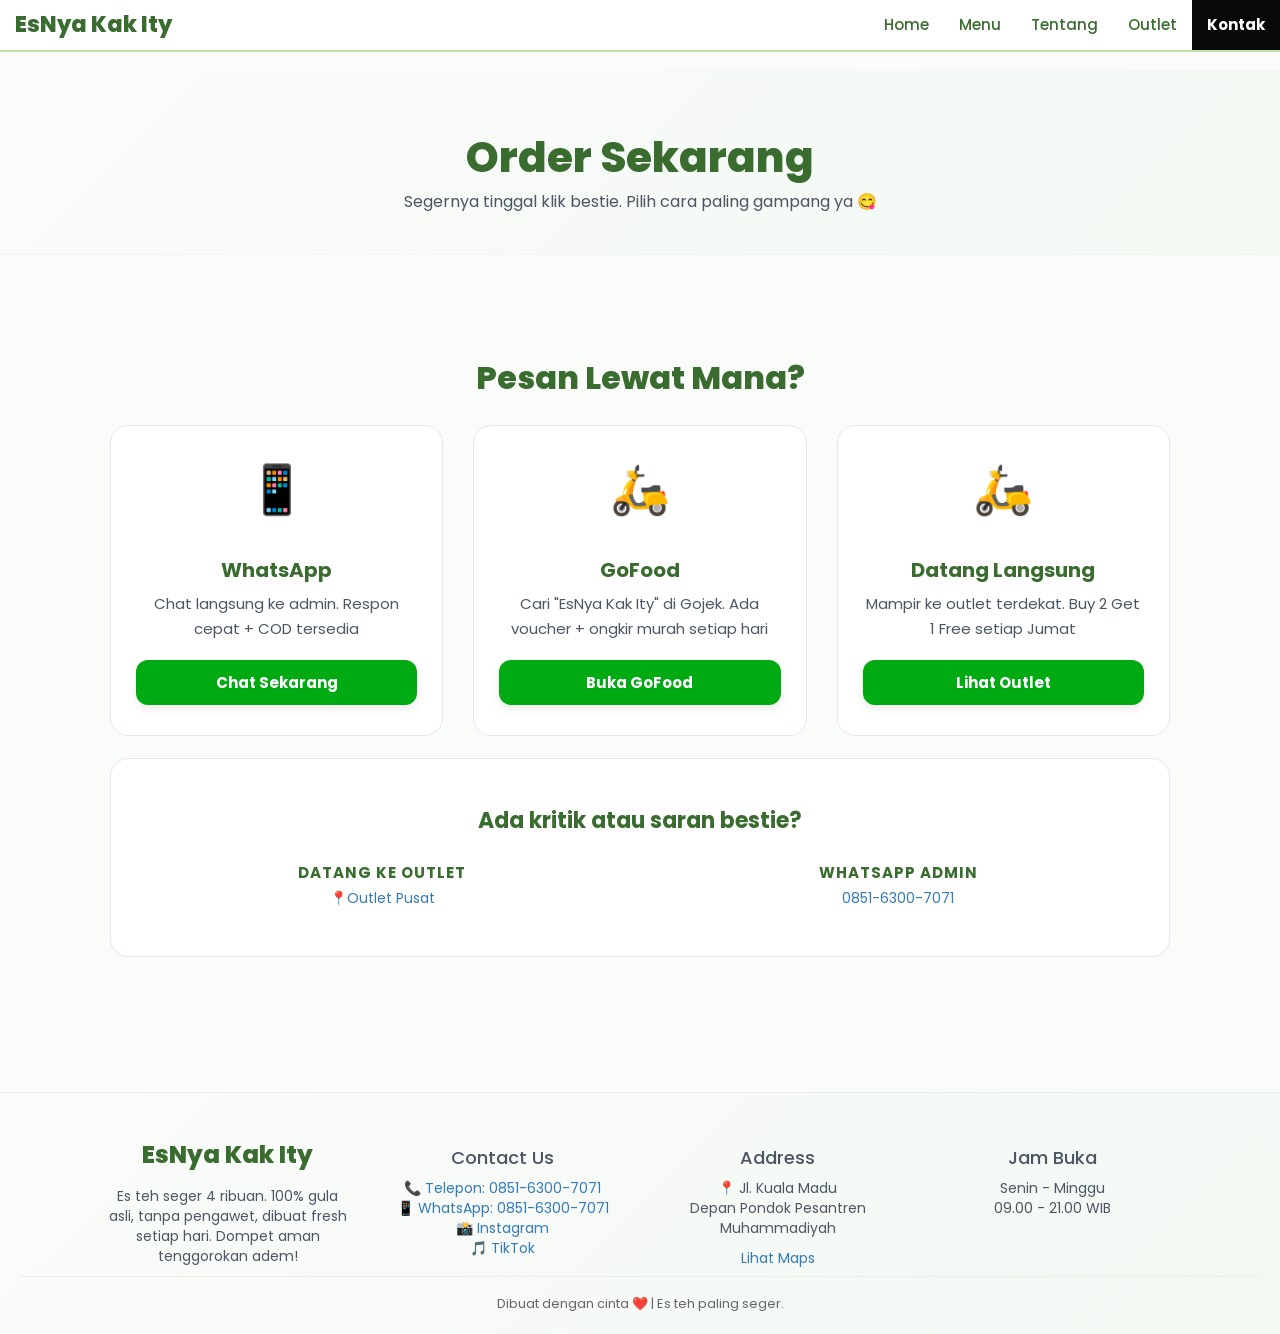
==== commit 73ec8bab: "update bootstrap" ====
--- a/kontak.html
+++ b/kontak.html
@@ -28,7 +28,7 @@
 			<a class="navbar-brand" href="index.html">EsNya Kak Ity</a>
 	</div>
 		<div class="collapse navbar-collapse" id="bs-example-navbar-collapse-1">
-			<ul class="nav navbar-nav">
+			<ul class="nav navbar-nav navbar-right">
 			<li><a href="index.html">Home</a></li>
 			<li><a href="menu.html">Menu</a></li>
 			<li><a href="tentang.html">Tentang</a></li>
--- a/style.css
+++ b/style.css
@@ -366,7 +366,7 @@
   .bar-info{top: 50px; font-size: 12px; padding: 10px 0}
   .hero{
     min-height: auto;
-    padding: 30px 18px 70px;
+    padding: 80px 18px 70px;
     text-align: center;
   }
   .hero .row{display: block !important;}
@@ -571,7 +571,7 @@
 
     border: none;
     font-size: 10px; 
-    font-weight: 600;
+    font-weight: 500;
    
   }
 }
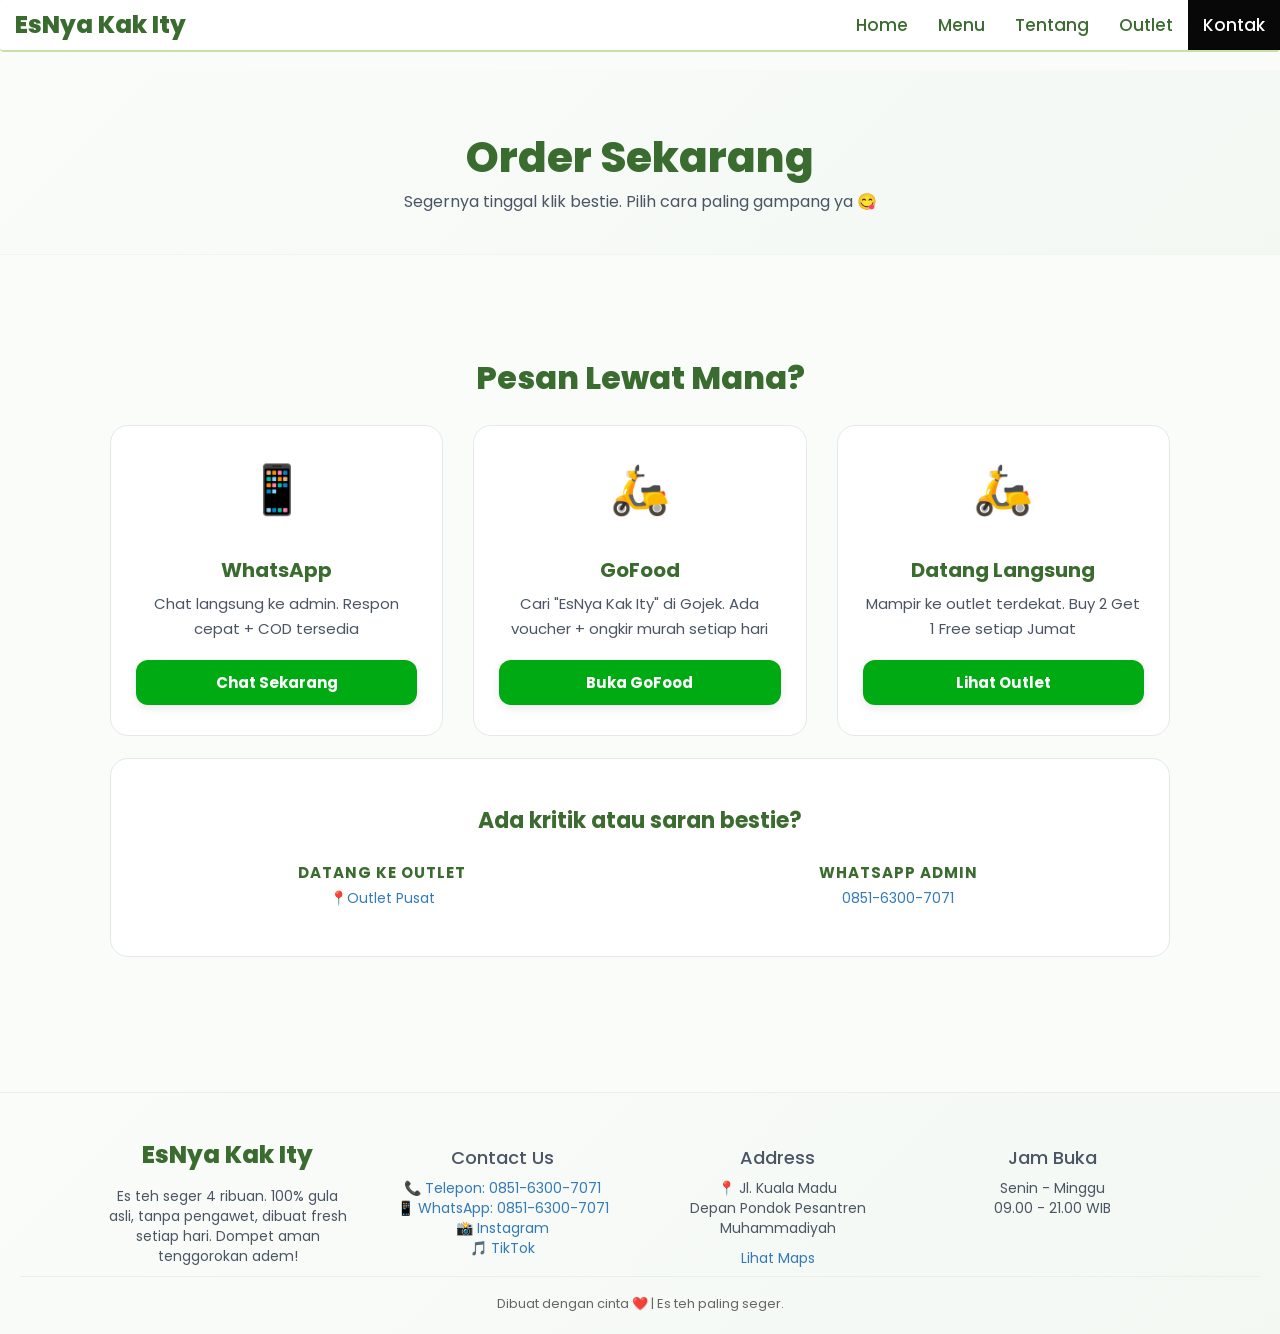
==== commit 728b9d78: "update bootstrap" ====
--- a/kontak.html
+++ b/kontak.html
@@ -9,15 +9,10 @@
 <link href="style.css" rel="stylesheet">
 
 <link href="https://fonts.googleapis.com/css2?family=Poppins:wght@400;500;600;700;800&display=swap" rel="stylesheet">
-
-
-
-
 </head>
 <body>
 
 <nav class="navbar navbar-inverse">
-		
 	<div class="navbar-header">
 			<button type="button" class="navbar-toggle collapsed" data-toggle="collapse" data-target="#bs-example-navbar-collapse-1" aria-expanded="false">
 			<span class="sr-only">Toggle Nav</span>
@@ -34,11 +29,8 @@
 			<li><a href="tentang.html">Tentang</a></li>
 			<li><a href="outlet.html">Outlet</a></li>
       <li class="active"><a href="kontak.html">Kontak<span class="sr-only">(current)</span></a></li>
-
-			
 			</ul>
 	</div>
-		
 	</nav>	
 
 <div class="banner-kontak">
@@ -48,7 +40,7 @@
 
 <div class="bagian-order">
   
-  <h2 class="judul-seksi">Pesan Lewat Mana?</h2>
+  <h2 class="judul-bagus">Pesan Lewat Mana?</h2>
   <div class="row">
     <div class="col-md-4">
       <div class="kartu-order">
--- a/style.css
+++ b/style.css
@@ -1,47 +1,32 @@
-
 body{
   padding-top: 112px; 
   background: #FAFCFA;
   font-family: 'Poppins', sans-serif;
 }
 
-
 .navbar-inverse{
   background-color: #ffffff;
-  border-radius: 0;
   position: fixed;
   top: 0; left: 0; right: 0;
   z-index: 1030;
-  margin-bottom: 0;
   border: none;
   border-bottom: 2px solid #C5E1A5;
 }
-
 .navbar-inverse .navbar-brand{
   color: #3A6B2F;
-  font-size: 22px;
-  font-weight: 800;
-}
-
-
+  font-size: 24px;
+  font-weight: 800;
+}
 .navbar-inverse .navbar-nav > li > a{
   color: #3A6B2F;
   font-weight: 500;
-  font-size: 15px;
+  font-size: 17px;
 }
 .navbar-inverse .navbar-nav > li > a:hover{
-  color: #2D5016;
- 
-}
-.navbar-inverse .navbar-nav > .active > a{
- 
-  font-weight: 700;
- 
-}
-
-
+  color: #000000;
+}
 .navbar-inverse .navbar-toggle .icon-bar{
-  background-color: #222;
+  background-color: #005707;
 }
 
 
@@ -59,20 +44,27 @@
   border-bottom: 1.5px solid #C5E1A5;
   text-align: center;
 }
+
 .hero {
   background: linear-gradient(135deg, #FAFCFA 0%, #F3F8F3 100%);
-  min-height: calc(100dvh - 112px);
+  min-height: 480px;
   display: flex;
   align-items: center;
 }
+
+
+
+.hero img {
+  max-width: 330px;
+}
 .hero h1 {
-  font-size: 56px;
+  font-size: 70px;
   font-weight: 800;
   color: #3A6B2F;
   margin: 0 0 20px;
 }
 .hero p {
-  font-size: 17px;
+  font-size: 20px;
   color: #4B5563;
   margin-bottom: 32px;
   max-width: 480px;
@@ -83,15 +75,10 @@
   padding: 14px 36px;
   font-weight: 600;
   font-size: 14px;
-  border-radius: 12px;
-  border: 0;
-}
-.btn-primary:hover { 
-  background: #2D5016; 
-}
-.hero img {
-  max-width: 300px;
-}
+}
+
+
+
 .cerita-kita {
   padding: 70px 0;
   background: white;
@@ -131,20 +118,19 @@
   color: #2D5016;
 }
 .btn-outline {
-  display: inline-block;
   margin-top: 12px;
-  padding: 12px 28px;
   border: 2px solid #3A6B2F;  
   color: #3A6B2F;
   font-size: 14px;
   font-weight: 700; 
-  border-radius: 12px;
   background: white;
 }
 .story-img img {
-  max-width: 380px;
+  max-width: 400px;
   border-radius: 20px;
 }
+
+
 
 .promo-minggu {
   padding: 80px 0;
@@ -163,12 +149,10 @@
 }
 .kartu-promo {
   background: linear-gradient(135deg, #FFF7ED 0%, #FFFBEB 100%);
-  border-radius: 20px;
   padding: 35px 30px;
   box-shadow: 0 2px 15px rgba(0,0,0,0.05);
   height: 100%;
 }
-
 .kartu-promo.senin {
   background: linear-gradient(135deg, #FEFBE8 0%, #F0FDF4 100%);
 }
@@ -181,9 +165,7 @@
   border-radius: 20px;
   display: inline-flex;
   align-items: center;
-  gap: 6px;
   margin-bottom: 20px;
-  width: fit-content;
 }
 .hari-promo.jumat {
   background: linear-gradient(135deg, #FFF3CD 0%, #FFE69C 100%);
@@ -194,9 +176,7 @@
   align-items: center;
   justify-content: space-between;
   gap: 20px;
-  flex: 1;
-}
-.teks-promo {flex: 1}
+}
 .teks-promo h3 {
   font-size: 28px;
   font-weight: 800;
@@ -233,28 +213,22 @@
   font-size: 24px;
   color: #15803D;
 }
-
 .gambar-promo img {
   width: 130px;
   height: 130px;
-  object-fit: contain;
-  filter: drop-shadow(0 4px 10px rgba(58,107,47,0.1));
-}
-.gambar-promo.jumat {
-  display: flex;
-  gap: 10px;
 }
 .gambar-promo.jumat img {
   width: 65px;
   height: 85px;
-  object-fit: contain;
 }
 .catatan-promo {
-  font-size: 12px;
+  font-size: 13px;
   color: #6B7280;
   font-style: italic;
   margin-top: 10px;
 }
+
+
 
 .kata-pelanggan {
   padding: 70px 0;
@@ -278,6 +252,9 @@
   border-radius: 12px;
   display: inline-block;
 }
+
+
+
 .bawah-footer{
   background: linear-gradient(135deg, #FAFCFA 0%, #F3F8F3 100%);
   color: #4B5563;
@@ -302,63 +279,58 @@
 }
 
 
+
 @media (min-width: 768px) and (max-width: 1024px){
   body{padding-top: 70px} 
   .bar-info{top: 50px; font-size: 12px; padding: 10px 0}
-  
- 
   .hero{
     min-height: auto;
     padding: 60px 0;
   }
   .hero .row{
-    display: flex !important;
+    display: flex;
     align-items: center;
-    flex-direction: row-reverse !important;
+    flex-direction: row-reverse;
     gap: 30px;
   }
   .hero .col-md-5, 
   .hero .col-md-7{
-    width: 50% !important;
-    float: none !important;
+    width: 50%;
+    float: none;
     padding: 0 15px;
   }
   .hero .col-sm-push-7,
   .hero .col-sm-pull-5{
-    left: 0 !important;
-    right: 0 !important;
+    left: 0;
+    right: 0;
   }
   .hero h1{
-    font-size: 36px !important;
-    text-align: left !important;
+    font-size: 36px;
+    text-align: left;
     margin-bottom: 15px;
   }
   .hero p{
-    font-size: 15px !important;
-    text-align: left !important;
-    max-width: 100% !important;
+    font-size: 15px;
+    text-align: left;
+    max-width: 100%;
     margin-bottom: 25px;
   }
   .hero img{
-    max-width: 220px !important; 
-    margin: 0 auto !important;
+    max-width: 220px; 
+    margin: 0 auto;
     display: block;
   }
-  
- 
   .cerita-kita{padding: 60px 30px}
   .cerita-kita .row{display: flex !important; gap: 30px;}
   .cerita-kita h2{text-align: left; font-size: 32px;}
   .story-img img{max-width: 100%}
-  
-
   .promo-minggu{padding: 60px 30px}
   .row-promo{display: flex !important;}
   .kartu-promo{flex: 1 1 calc(50% - 10px) !important;}
   .isi-promo{flex-direction: row; text-align: left}
-  
   .kata-pelanggan{padding: 60px 30px}
 }
+
 
 
 @media (max-width: 767px){
@@ -373,12 +345,10 @@
   .hero h1{font-size: 32px; margin-bottom: 18px; line-height: 1.2;}
   .hero p{font-size: 15px; margin: 0 auto 32px; max-width: 100%;}
   .hero img{max-width: 200px; margin: 0 auto 20px; display: block;}
-  
   .cerita-kita{padding: 50px 18px}
   .cerita-kita h2{font-size: 28px; margin-bottom: 30px}
   .story-img{margin-bottom: 25px}
   .story-img img{max-width: 100%}
-  
   .promo-minggu{padding: 50px 18px}
   .promo-minggu h2{font-size: 26px; margin-bottom: 30px}
   .row-promo{display: block}
@@ -387,10 +357,12 @@
   .gambar-promo, .gambar-promo.jumat{margin-top: 15px; justify-content: center}
   .gambar-promo img{width: 110px; height: 110px}
   .gambar-promo.jumat img{width: 55px; height: 75px}
-  
   .kata-pelanggan{padding: 50px 18px}
   .kata-pelanggan h2{font-size: 28px; margin-bottom: 30px}
 }
+
+
+
 .banner-menu{
   position: relative;
   height: 200px;
@@ -441,9 +413,7 @@
   font-weight: 500;
   letter-spacing: 1px;
 }
-
 .container{max-width: 1100px}
-
 .sidebar-text{
   font-size: 18px;
   font-weight: 800;
@@ -457,7 +427,6 @@
   line-height: 1.6;
   letter-spacing: 0.5px;
 }
-
 .item-menu{
   background: white;
   border-radius: 18px;
@@ -467,7 +436,6 @@
   box-shadow: 0 4px 15px rgba(58,107,47,0.07);
   overflow: hidden;
 }
-
 .item-menu:last-child{margin-bottom: 0}
 .item-menu .row{
   margin: 0;
@@ -475,7 +443,6 @@
   align-items: flex-start;
   gap: 20px;
 }
-
 .gambar-menu{
   width: 120px; 
   height: 160px; 
@@ -487,7 +454,6 @@
   padding: 8px;
   box-shadow: 0 4px 12px rgba(58,107,47,0.08);
   margin: 0 auto;
- 
 }
 .gambar-menu img{
   width: 100%;
@@ -533,9 +499,6 @@
   .banner-menu{height: 180px; position: relative;}
   .judul-menu{font-size: 36px; letter-spacing: 3px}
   .layanan-badge{font-size: 11px; padding: 10px 18px; gap: 6px; margin-bottom: 28px}
-  
-
-  
   .item-menu{padding: 15px; border-radius: 15px}
   .item-menu .row{
     flex-direction: row;
@@ -557,24 +520,21 @@
   .info-menu h3{font-size: 17px; margin-bottom: 6px}
   .deskripsi-menu{font-size: 13px; line-height: 1.6}
   .komposisi-menu{font-size: 12px}
-  
- 
   .varian-menu{
     display: flex;
     gap: 8px;
     flex-wrap: nowrap;
   }
-  
   .ukuran{
-  
     padding: 7px 10px; 
-
     border: none;
     font-size: 10px; 
     font-weight: 500;
-   
-  }
-}
+  }
+}
+
+
+
 .hero-tentang{
   padding: 20px 20px 60px; 
   background: white;
@@ -631,7 +591,7 @@
   font-weight: 700;
   font-size: 20px;
 }
-.judul-seksi{
+.judul-bagus{
   text-align: center;
   font-size: 32px;
   font-weight: 700;
@@ -639,10 +599,10 @@
   margin-bottom: 12px;
   padding-top: 40px;
 }
-.judul-seksi span{
+.judul-bagus span{
   color: #C5E1A5;
 }
-.deskripsi-seksi{
+.deskripsi-bagus{
   text-align: center;
   font-size: 16px;
   color: #4B5563;
@@ -677,27 +637,25 @@
 }
 
 
+
 @media (max-width: 1024px){
   body{padding-top: 60px}
-  
-  
   .hero-tentang{padding: 40px 18px 45px; margin-top: -0px} 
   .isi-hero h1{font-size: 32px; margin-bottom: 14px}
   .teks-hero{font-size: 15px}
   .gambar-hero img{height: 240px}
-  
   .bagian-cerita{padding: 35px 18px 45px}
   .kiri-cerita h2{font-size: 28px; margin-bottom: 15px}
   .kanan-cerita p{font-size: 15px; margin-bottom: 15px}
-  
   .judul-seksi{font-size: 26px; padding-top: 35px; margin-bottom: 10px}
   .deskripsi-seksi{font-size: 15px; margin-bottom: 25px}
   .kartu-unggulan{padding: 22px 18px; margin-bottom: 15px}
   .icon-unggulan{font-size: 32px}
   .col-md-3{margin-bottom: 15px}
-  
-
   .logo-bawah{font-size: 22px}}
+
+
+
   .banner-outlet{
   background: linear-gradient(135deg, #FAFCFA 0%, #F3F8F3 100%);
   padding: 45px 20px 30px; 
@@ -802,16 +760,16 @@
   margin-top: 4px;
 }
 
+
+
 @media (max-width: 1024px){
   body{padding-top: 60px}
-
   .banner-outlet{
     padding: 30px 18px 20px;
     margin-top: -0px; 
   } 
   .banner-outlet h1{font-size: 26px}
   .banner-outlet p{font-size: 15px}
-  
   .daftar-outlet{padding: 30px 18px 45px} 
   .kartu-outlet{padding: 22px 18px; margin-bottom: 22px} 
   .kepala-outlet h2{font-size: 20px}
@@ -819,6 +777,9 @@
   .kotak-maps iframe{height: 180px} 
   .item-info{margin-bottom: 16px}
   .col-md-5, .col-md-7{margin-bottom: 15px}}
+
+
+
 .banner-kontak{
   background: linear-gradient(135deg, #FAFCFA 0%, #F3F8F3 100%);
   padding: 45px 20px 30px;
@@ -842,7 +803,7 @@
   max-width: 1100px;
   margin: 0 auto;
 }
-.judul-seksi{
+.judul-bagus{
   font-size: 32px; 
   font-weight: 800;
   color: #3A6B2F;
@@ -861,11 +822,6 @@
   display: flex;
   flex-direction: column;
 }
-.kartu-order:hover{
-  border-color: #C5E1A5;
-  box-shadow: 0 10px 25px rgba(58,107,47,0.08);
-  transform: translateY(-4px);
-}
 .icon-order{font-size: 48px; margin-bottom: 14px} 
 .kartu-order h3{
   font-size: 20px; 
@@ -888,16 +844,9 @@
   font-weight: 700;
   font-size: 15px;
   text-decoration: none;
-  transition: 0.3s;
   box-shadow: 0 4px 10px rgba(0,0,0,0.08);
   background: #00AA13;
   margin-top: auto;
-}
-.tombol-order:hover{
-  transform: translateY(-2px);
-  color: white;
-  text-decoration: none;
-  box-shadow: 0 6px 15px rgba(0,0,0,0.12);
 }
 .kotak-info{
   background: white;
@@ -927,22 +876,19 @@
 }
 
 
+
 @media (max-width: 1024px){
   body{padding-top: 60px}
-  
   .banner-kontak{
     padding: 30px 18px 20px;
     margin-top: -0px; 
   }
   .banner-kontak h1{font-size: 28px}
   .banner-kontak p{font-size: 15px}
-  
   .bagian-order{padding: 30px 18px 45px}
   .judul-seksi{font-size: 24px; margin-bottom: 22px}
-  
   .kartu-order{padding: 24px 18px; margin-bottom: 16px; min-height: auto}
   .icon-order{font-size: 38px}
   .kartu-order h3{font-size: 19px}
-  
   .kotak-info{padding: 24px 18px; margin-bottom: 25px}
   .col-md-4, .col-md-6{margin-bottom: 15px}}
